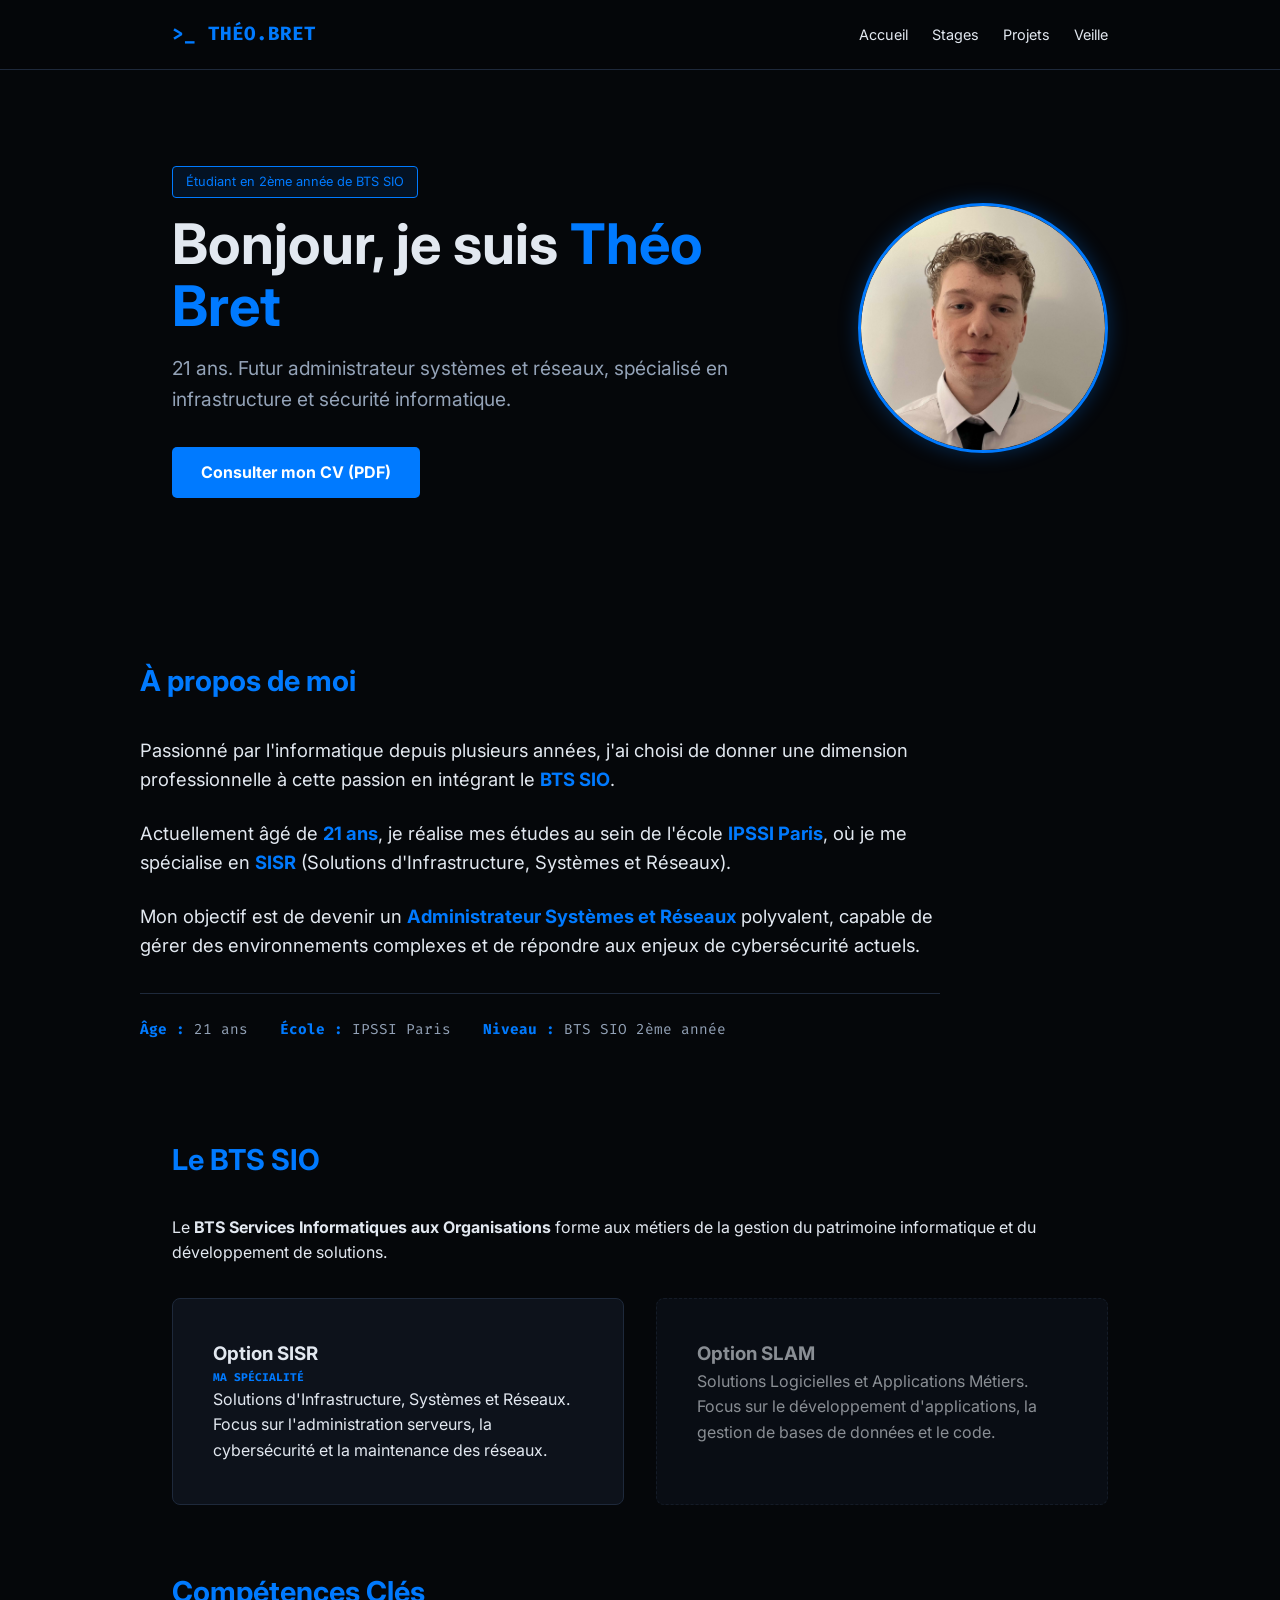
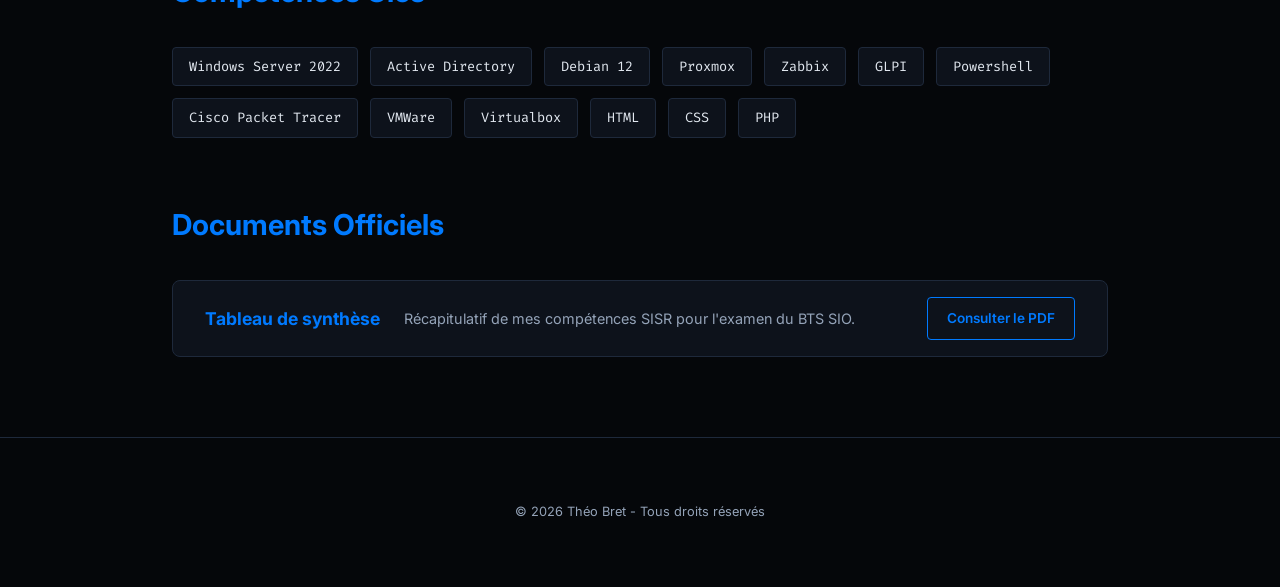
==== index.html @ 18de85c0 "ajout portfolio" ====
<!DOCTYPE html>
<html lang="fr">
<head>
    <meta charset="UTF-8">
    <meta name="viewport" content="width=device-width, initial-scale=1.0">
    <title>Théo Bret | Portfolio SISR</title>
    <link rel="stylesheet" href="style.css">
    <link href="https://fonts.googleapis.com/css2?family=Fira+Code:wght@400;600&family=Inter:wght@400;700&display=swap" rel="stylesheet">
</head>
<body>

    <nav>
    <div class="container">
        <a href="index.html" class="logo-link">
            <div class="logo">>_ THÉO<span>.</span>BRET</div>
        </a>
        <ul>
            <li><a href="index.html">Accueil</a></li>
            <li><a href="stages.html">Stages</a></li>
            <li><a href="projets.html">Projets</a></li>
            <li><a href="veille.html">Veille</a></li>
        </ul>
    </div>
</nav>

<header class="hero">
    <div class="container hero-flex">
        <div class="hero-content">
            <div class="badge">Étudiant en 2ème année de BTS SIO</div>
            <h1>Bonjour, je suis <span>Théo Bret</span></h1>
            <p class="subtitle">21 ans. Futur administrateur systèmes et réseaux, spécialisé en infrastructure et sécurité informatique.</p>
            <div class="hero-actions">
                <a href="cv.pdf" target="_blank" class="btn-primary">Consulter mon CV (PDF)</a>
            </div>
        </div>
        
        <div class="hero-image">
            <img src="tete.png" alt="Photo de Théo Bret">
        </div>
    </div>
</header>

   <section id="presentation-theo" class="container">
        <h2 class="section-title">À propos de moi</h2>
        <div class="bio-content">
            <p>Passionné par l'informatique depuis plusieurs années, j'ai choisi de donner une dimension professionnelle à cette passion en intégrant le <strong>BTS SIO</strong>.</p>
            
            <p>Actuellement âgé de <strong>21 ans</strong>, je réalise mes études au sein de l'école <strong>IPSSI Paris</strong>, où je me spécialise en <strong>SISR</strong> (Solutions d'Infrastructure, Systèmes et Réseaux).</p>
            
            <p>Mon objectif est de devenir un <strong>Administrateur Systèmes et Réseaux</strong> polyvalent, capable de gérer des environnements complexes et de répondre aux enjeux de cybersécurité actuels.</p>
            
            <div class="bio-details">
                <span><strong>Âge :</strong> 21 ans</span>
                <span><strong>École :</strong> IPSSI Paris</span>
                <span><strong>Niveau :</strong> BTS SIO 2ème année</span>
            </div>
        </div>
    </section>

    <section id="bts-presentation" class="container">
        <h2 class="section-title">Le BTS SIO</h2>
        <p>Le <strong>BTS Services Informatiques aux Organisations</strong> forme aux métiers de la gestion du patrimoine informatique et du développement de solutions.</p>
        <div class="options-grid">
            <div class="option-card">
                <h3>Option SISR</h3>
                <p class="tag">Ma spécialité</p>
                <p>Solutions d'Infrastructure, Systèmes et Réseaux. Focus sur l'administration serveurs, la cybersécurité et la maintenance des réseaux.</p>
            </div>
            <div class="option-card inactive">
                <h3>Option SLAM</h3>
                <p>Solutions Logicielles et Applications Métiers. Focus sur le développement d'applications, la gestion de bases de données et le code.</p>
            </div>
        </div>
    </section>

<section id="competences" class="container">
    <h2 class="section-title">Compétences Clés</h2>
    <div class="skills-wrapper">
        <span class="skill-tag">Windows Server 2022</span>
        <span class="skill-tag">Active Directory</span>
        <span class="skill-tag">Debian 12</span>
        <span class="skill-tag">Proxmox</span>
        <span class="skill-tag">Zabbix</span>
        <span class="skill-tag">GLPI</span>
        <span class="skill-tag">Powershell</span>
        <span class="skill-tag">Cisco Packet Tracer</span>
        <span class="skill-tag">VMWare</span>
        <span class="skill-tag">Virtualbox</span>
        <span class="skill-tag">HTML</span>
        <span class="skill-tag">CSS</span>
        <span class="skill-tag">PHP</span>
    </div>
</section>

<section id="documents" class="container">
    <h2 class="section-title">Documents Officiels</h2>
    <div class="document-card">
        <div class="doc-info">
            <h3>Tableau de synthèse</h3>
            <p>Récapitulatif de mes compétences SISR pour l'examen du BTS SIO.</p>
        </div>
        <a href="tableau-de-synthese.pdf" target="_blank" class="btn-doc">
            Consulter le PDF
        </a>
    </div>
</section>
    

    <footer>
        <p>&copy; 2026 Théo Bret - Tous droits réservés</p>
    </footer>

</body>
</html>
---- style.css ----
/* --- VARIABLES ET BASES (Inchangées) --- */
:root {
    --bg-dark: #05070a;
    --bg-card: #0d121b;
    --accent-blue: #007aff;
    --text-main: #e2e8f0;
    --text-muted: #94a3b8;
    --border-blue: #1e293b;
    --mono-font: 'Fira Code', monospace;
}

* { margin: 0; padding: 0; box-sizing: border-box; }

body {
    font-family: 'Inter', sans-serif;
    background-color: var(--bg-dark);
    color: var(--text-main);
    line-height: 1.6;
    scroll-behavior: smooth;
}

/* --- LE CONTENEUR UNIQUE (Assure l'alignement vertical sur toutes les pages) --- */
.container { 
    max-width: 1000px; 
    margin: 0 auto; 
    padding: 0 2rem; 
}

/* --- NAVIGATION --- */
nav {
    padding: 1.2rem 0;
    background: rgba(5, 7, 10, 0.95);
    border-bottom: 1px solid var(--border-blue);
    position: sticky; top: 0; z-index: 100;
}
nav .container { display: flex; justify-content: space-between; align-items: center; }
.logo-link { text-decoration: none; }
.logo { font-family: var(--mono-font); color: var(--accent-blue); font-weight: bold; font-size: 1.2rem; }
nav ul { display: flex; list-style: none; gap: 1.5rem; }
nav a { text-decoration: none; color: var(--text-main); font-size: 0.9rem; transition: 0.3s; }
nav a:hover, nav a.active { color: var(--accent-blue); }

/* --- HERO SECTION (Accueil - Corrigé pour l'alignement) --- */
.hero { padding: 6rem 0 4rem; }

.hero-flex {
    display: flex;
    align-items: center;
    justify-content: space-between;
    gap: 3rem;
}

.hero-content {
   flex: 1; /* Change flex: 2 par flex: 1 */
    padding: 0;
    margin: 0;
}

.badge { 
    display: inline-block; padding: 0.3rem 0.8rem; 
    background: rgba(0, 122, 255, 0.1); color: var(--accent-blue); 
    border-radius: 4px; border: 1px solid var(--accent-blue); 
    font-size: 0.8rem; margin-bottom: 1rem; 
}

h1 { font-size: 3.5rem; margin-bottom: 1rem; line-height: 1.1; }
h1 span { color: var(--accent-blue); }
.subtitle { color: var(--text-muted); font-size: 1.2rem; margin-bottom: 2rem; }

.hero-image img {
    width: 250px;
    height: 250px;
    object-fit: cover;
    border-radius: 50%;
    border: 3px solid var(--accent-blue);
    box-shadow: 0 0 20px rgba(0, 122, 255, 0.3);
}

/* --- BOUTONS --- */
.btn-primary {
    display: inline-block;
    padding: 0.8rem 1.8rem;
    background-color: var(--accent-blue);
    color: white;
    text-decoration: none;
    font-weight: bold;
    border-radius: 5px;
    transition: 0.3s;
}
.btn-primary:hover { opacity: 0.8; transform: translateY(-2px); }

/* --- TITRES DE SECTION --- */
.section-title { 
    font-size: 1.8rem; 
    margin: 4rem 0 2rem; 
    color: var(--accent-blue); 
    text-align: left; /* Aligné à gauche */
}

/* --- PRÉSENTATION THÉO & BTS --- */
#presentation-theo { padding: 2rem 0; }
.bio-content { max-width: 800px; }
.bio-content p { font-size: 1.15rem; margin-bottom: 1.5rem; }
.bio-content strong { color: var(--accent-blue); }

.bio-details {
    margin-top: 2rem;
    display: flex;
    gap: 2rem;
    font-family: var(--mono-font);
    font-size: 0.9rem;
    color: var(--text-muted);
    border-top: 1px solid var(--border-blue);
    padding-top: 1.5rem;
}

.options-grid { display: grid; grid-template-columns: 1fr 1fr; gap: 2rem; margin-top: 2rem; }
.option-card { background: var(--bg-card); padding: 2.5rem; border-radius: 8px; border: 1px solid var(--border-blue); }
.option-card.inactive { opacity: 0.6; border-style: dashed; }
.tag { color: var(--accent-blue); font-family: var(--mono-font); font-size: 0.7rem; text-transform: uppercase; font-weight: bold; }

/* --- PAGE STAGES (Bannière & Atixis) --- */
.banner-container {
    position: relative; width: 100%; height: 350px;
    overflow: hidden; margin-bottom: 4rem;
}
.banner-img { width: 100%; height: 100%; object-fit: cover; }
.banner-overlay {
    position: absolute; top: 0; left: 0; width: 100%; height: 100%;
    background: linear-gradient(to right, rgba(5, 7, 10, 0.9), rgba(5, 7, 10, 0.4));
    display: flex; align-items: center;
}
.banner-overlay h1 { font-size: 3rem; margin-bottom: 0.5rem; }

.company-card {
    display: grid; grid-template-columns: 2fr 1fr;
    gap: 4rem; margin-bottom: 5rem; align-items: center;
}
.title-accent { color: var(--accent-blue); margin-bottom: 1.5rem; font-size: 1.5rem; text-transform: uppercase; letter-spacing: 2px; }
.company-details-list { background: var(--bg-card); padding: 2rem; border-radius: 4px; border-left: 4px solid var(--accent-blue); }
.detail-row { margin-bottom: 1rem; font-size: 0.9rem; color: var(--text-muted); }
.detail-row span { color: var(--text-main); font-weight: bold; display: block; margin-bottom: 2px; }

.mission-list { display: flex; flex-direction: column; gap: 1.5rem; }
.mission-item { background: var(--bg-card); padding: 2rem; border: 1px solid var(--border-blue); border-radius: 4px; transition: 0.3s; }
.mission-item:hover { border-color: var(--accent-blue); background: #0d1625; }
.mission-header { display: flex; justify-content: space-between; align-items: center; margin-bottom: 1rem; }
.mission-header h3 { font-size: 1.2rem; }
.tech-label { font-family: var(--mono-font); font-size: 0.75rem; color: var(--accent-blue); background: rgba(0, 122, 255, 0.1); padding: 4px 10px; border-radius: 2px; }

.mission-body ul { margin-top: 1rem; padding-left: 1.5rem; list-style-type: none; }
.mission-body li { position: relative; margin-bottom: 0.5rem; color: var(--text-muted); }
.mission-body li::before { content: "→"; position: absolute; left: -1.5rem; color: var(--accent-blue); font-weight: bold; }

/* --- FOOTER --- */
footer { padding: 4rem 0; text-align: center; color: var(--text-muted); font-size: 0.8rem; border-top: 1px solid var(--border-blue); margin-top: 5rem; }

/* --- RESPONSIVE --- */
@media (max-width: 768px) {
    .hero-flex { flex-direction: column-reverse; text-align: center; }
    .hero-image img { width: 180px; height: 180px; }
    .options-grid, .company-card { grid-template-columns: 1fr; }
    .bio-details { flex-direction: column; gap: 0.5rem; }
    .mission-header { flex-direction: column; align-items: flex-start; gap: 0.5rem; }
    .banner-container { height: 250px; }
}

/* --- SECTION COMPÉTENCES (STYLE ÉTIQUETTES) --- */
.skills-wrapper {
    display: flex;
    flex-wrap: wrap; /* Pour que ça revienne à la ligne proprement */
    gap: 12px;       /* Espace entre les étiquettes */
    margin-top: 1rem;
}

.skill-tag {
    background: var(--bg-card);      /* Utilise ton bleu foncé */
    color: var(--text-main);
    border: 1px solid var(--border-blue);
    padding: 8px 16px;
    border-radius: 4px;
    font-family: var(--mono-font);   /* Look "console" */
    font-size: 0.85rem;
    transition: all 0.3s ease;
}

.skill-tag:hover {
    border-color: var(--accent-blue);
    color: var(--accent-blue);
    transform: translateY(-2px);     /* Petit effet de soulèvement */
    background: rgba(0, 122, 255, 0.05);
}

.document-card {
    background: var(--bg-card);
    border: 1px solid var(--border-blue);
    border-radius: 8px;
    padding: 1rem 2rem;
    display: flex;
    justify-content: space-between;
    align-items: center;
    gap: 2rem;
}

.doc-info {
    display: flex;
    align-items: center; /* Aligne le titre et le texte sur la même ligne horizontale */
    gap: 1.5rem;
    flex: 1;
    overflow: hidden;
}

.doc-info h3 {
    color: var(--accent-blue);
    font-size: 1.1rem;
    white-space: nowrap;
}

.doc-info p {
    color: var(--text-muted);
    font-size: 0.9rem;
    white-space: nowrap;
    overflow: hidden;
    text-overflow: ellipsis; /* Ajoute "..." si le texte est trop long */
}

.btn-doc {
    padding: 0.6rem 1.2rem;
    color: var(--accent-blue);
    border: 1px solid var(--accent-blue);
    text-decoration: none;
    font-weight: 600;
    font-size: 0.85rem;
    border-radius: 4px;
    white-space: nowrap;
    transition: 0.3s;
}

.btn-doc:hover {
    background: var(--accent-blue);
    color: #fff;
}


/* --- GRILLE DE PROJETS --- */
.projects-grid {
    display: grid;
    grid-template-columns: repeat(auto-fill, minmax(300px, 1fr));
    gap: 2rem;
    margin-bottom: 5rem;
}

.project-card {
    background: var(--bg-card);
    border: 1px solid var(--border-blue);
    border-radius: 12px;
    padding: 2rem;
    display: flex;
    flex-direction: column;
    justify-content: space-between;
    transition: transform 0.3s ease, border-color 0.3s ease;
}

.project-card:hover {
    transform: translateY(-5px);
    border-color: var(--accent-blue);
}

.project-content h3 {
    margin: 0.5rem 0 1rem 0;
    font-size: 1.4rem;
    color: var(--text-main);
}

.project-content p {
    color: var(--text-muted);
    font-size: 0.95rem;
    margin-bottom: 1.5rem;
}

/* Stack technique dans la carte */
.tech-stack {
    display: flex;
    flex-wrap: wrap;
    gap: 8px;
    margin-bottom: 2rem;
}

.tech-stack span {
    font-size: 0.7rem;
    font-family: var(--mono-font);
    background: rgba(255, 255, 255, 0.05);
    padding: 4px 8px;
    border-radius: 4px;
    color: var(--accent-blue);
}

/* Bouton spécifique projet */
.btn-doc-project {
    display: block;
    text-align: center;
    padding: 0.7rem;
    background: transparent;
    border: 1px solid var(--accent-blue);
    color: var(--accent-blue);
    text-decoration: none;
    font-weight: 600;
    font-size: 0.9rem;
    border-radius: 6px;
    transition: 0.3s;
}

.btn-doc-project:hover {
    background: var(--accent-blue);
    color: white;
}

/* --- STYLE SPÉCIFIQUE POUR 3 CARTES SUR UNE LIGNE --- */
.grid-3 {
    grid-template-columns: repeat(3, 1fr) !important;
    gap: 1rem !important;
}

.grid-3 .project-card {
    padding: 1rem;
}

.grid-3 .project-content h3 {
    font-size: 1rem;
    margin-bottom: 0.5rem;
}

.grid-3 .project-content p {
    font-size: 0.8rem;
    line-height: 1.4;
}

.grid-3 .btn-doc-project {
    padding: 0.4rem;
    font-size: 0.75rem;
}

/* On garde le responsive pour que ça ne casse pas sur mobile */
@media (max-width: 900px) {
    .grid-3 {
        grid-template-columns: 1fr !important;
    }
}
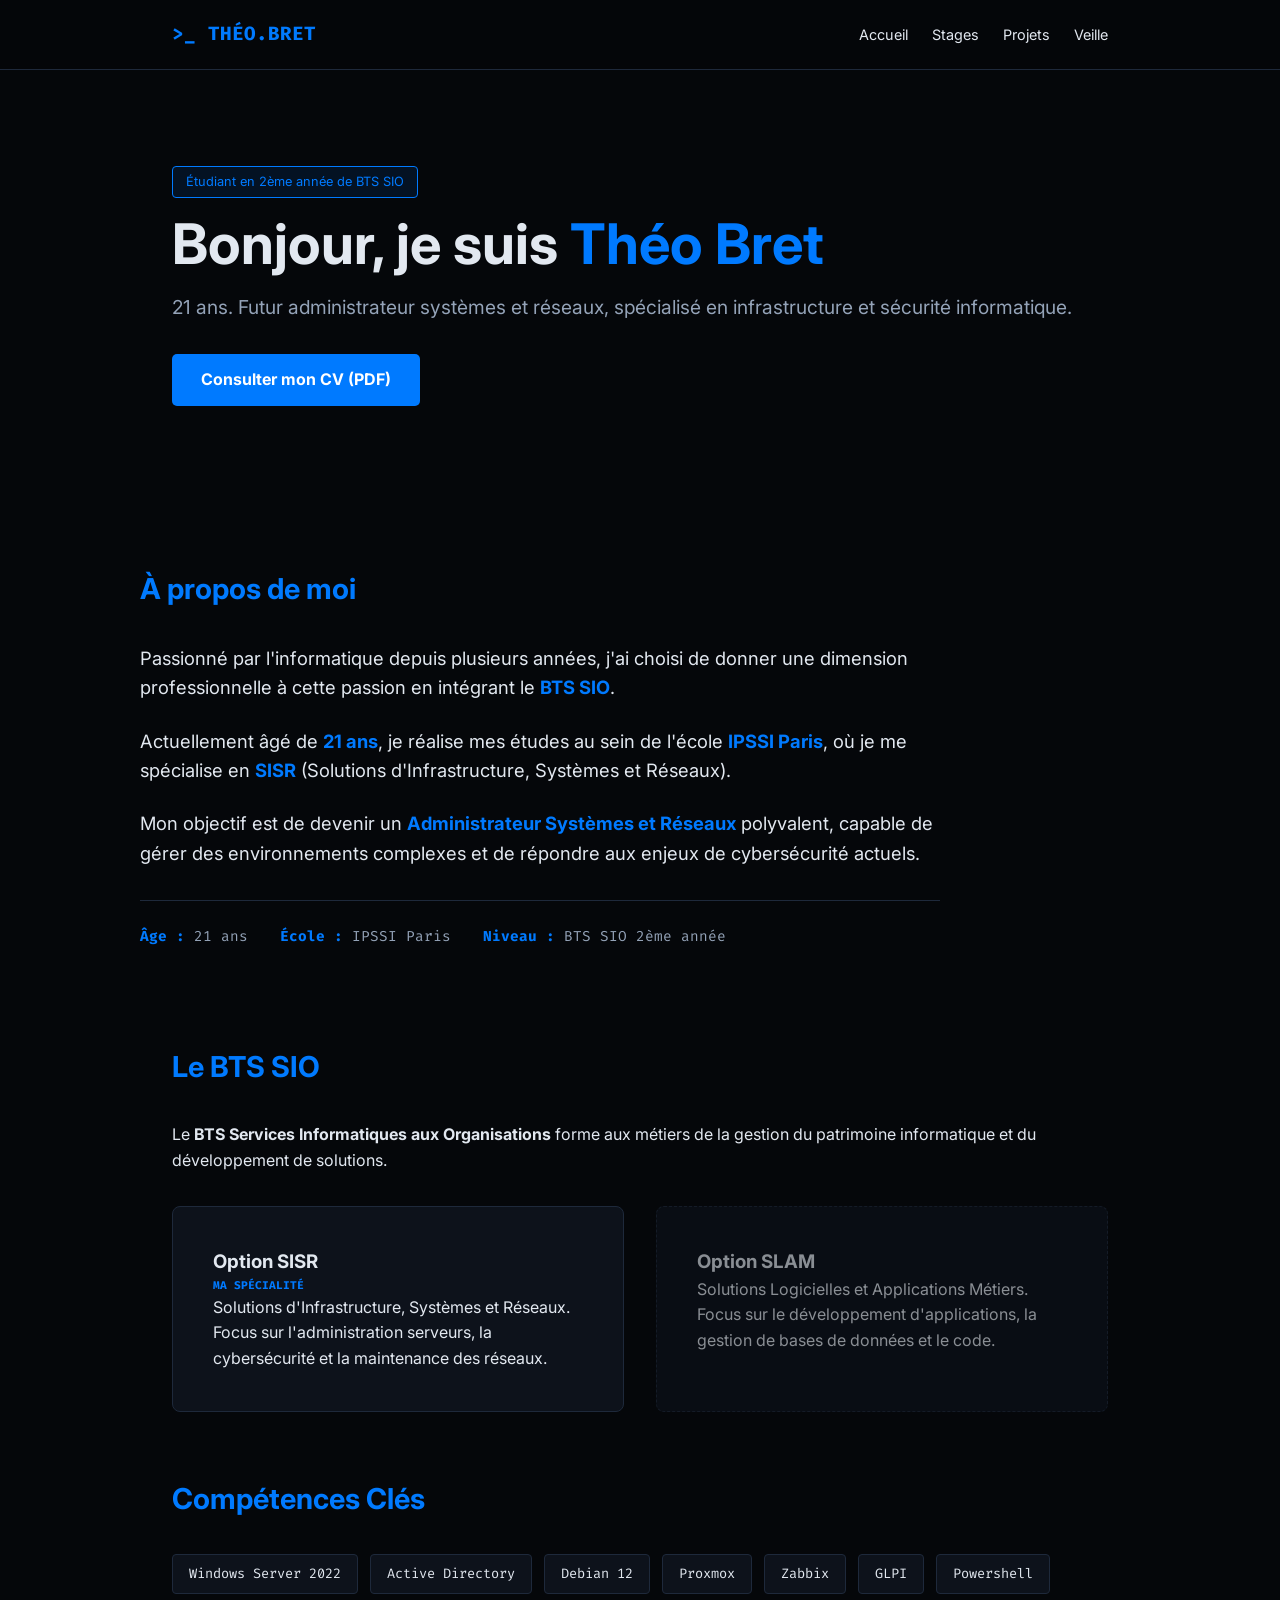
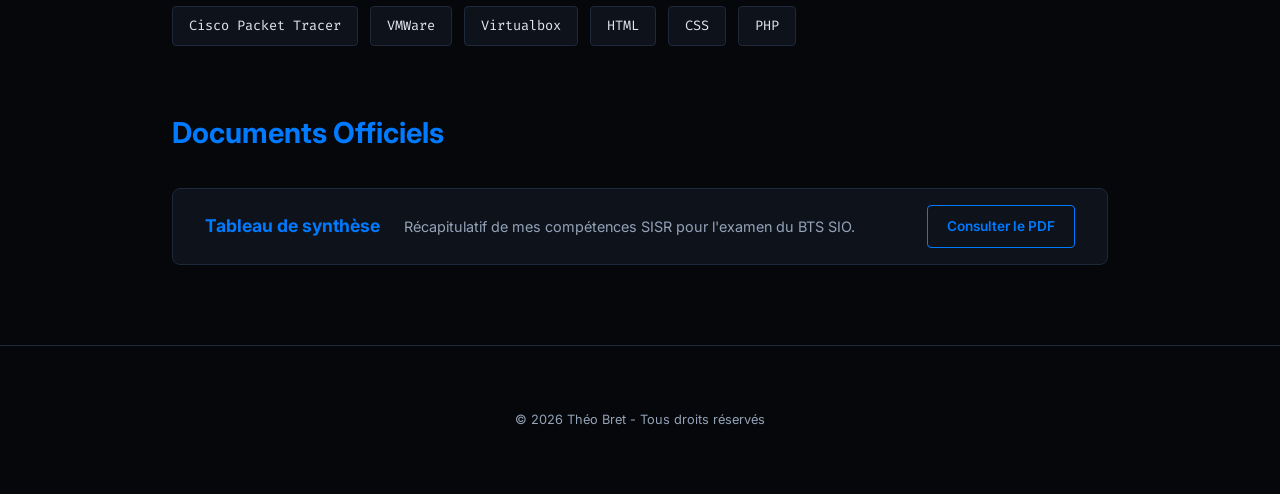
==== commit 8ab35d5f: "t" ====
--- a/index.html
+++ b/index.html
@@ -34,10 +34,7 @@
             </div>
         </div>
         
-        <div class="hero-image">
-            <img src="tete.png" alt="Photo de Théo Bret">
-        </div>
-    </div>
+
 </header>
 
    <section id="presentation-theo" class="container">
